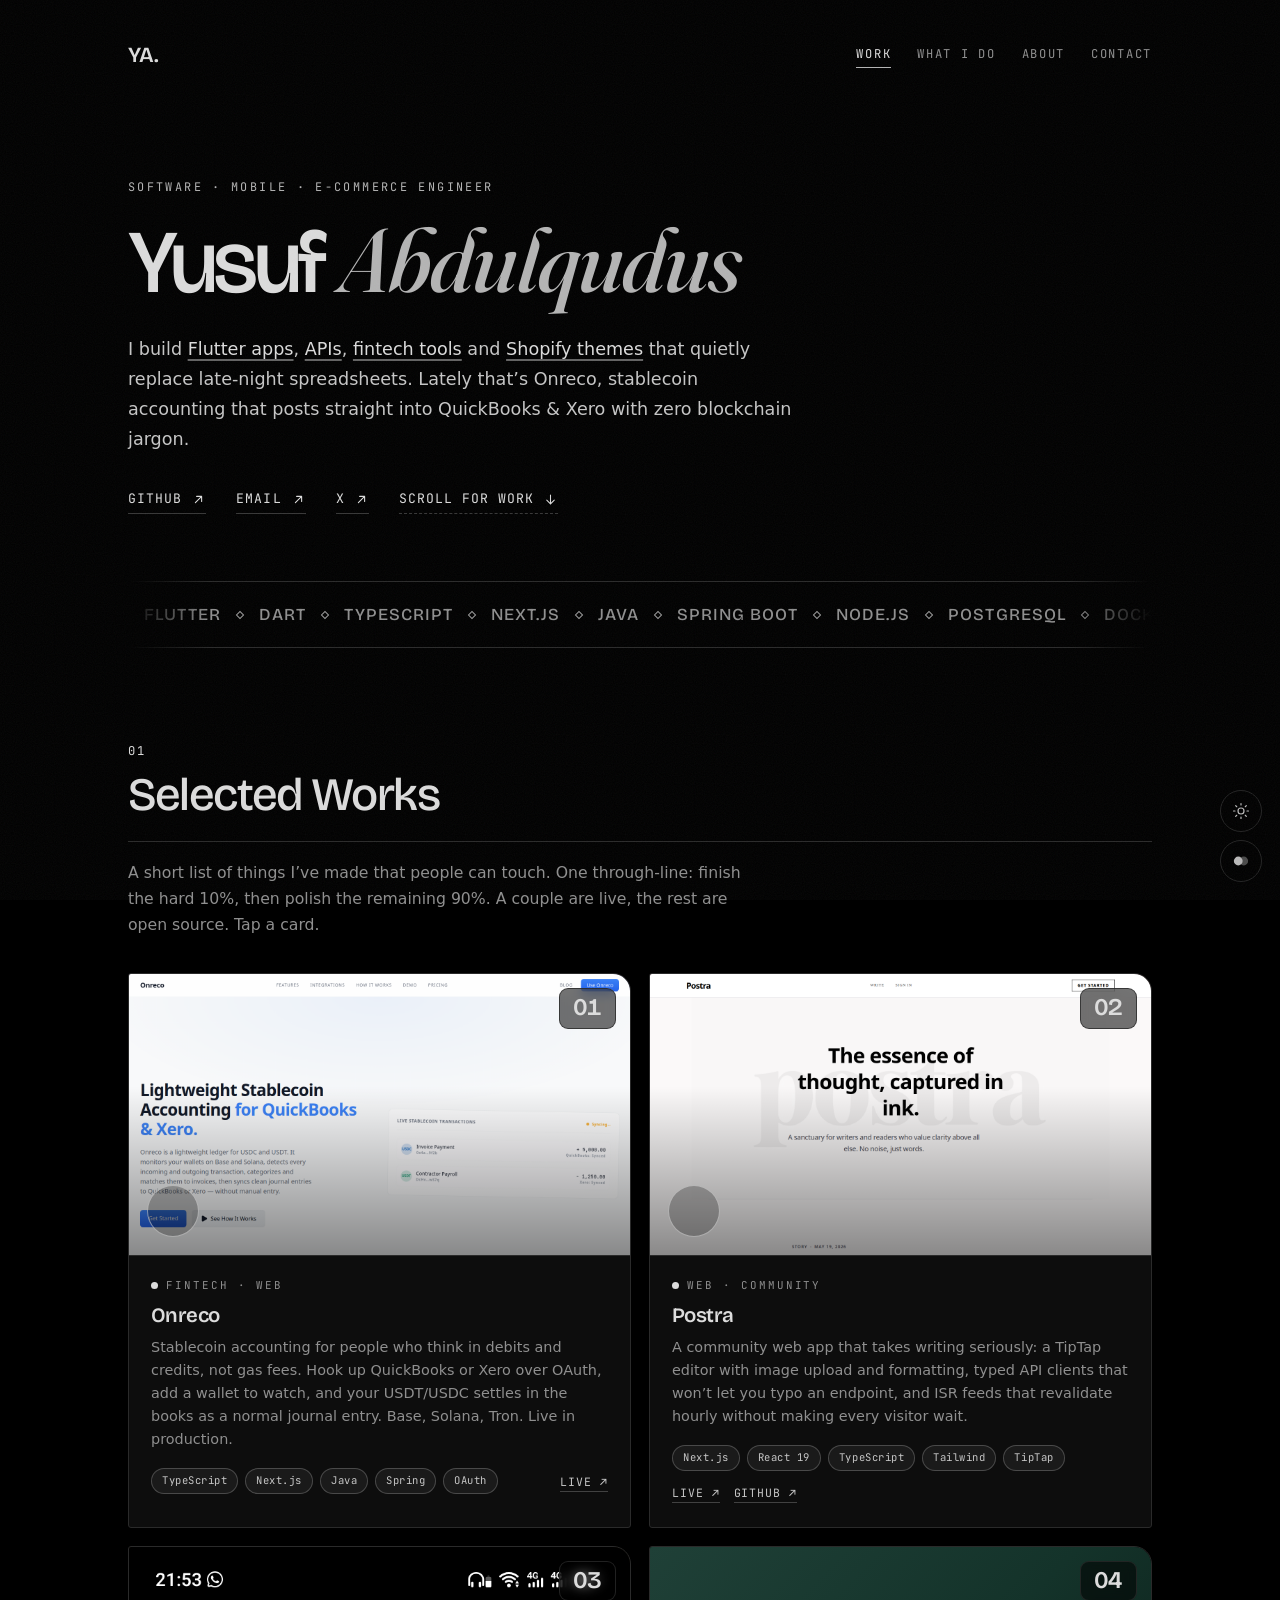
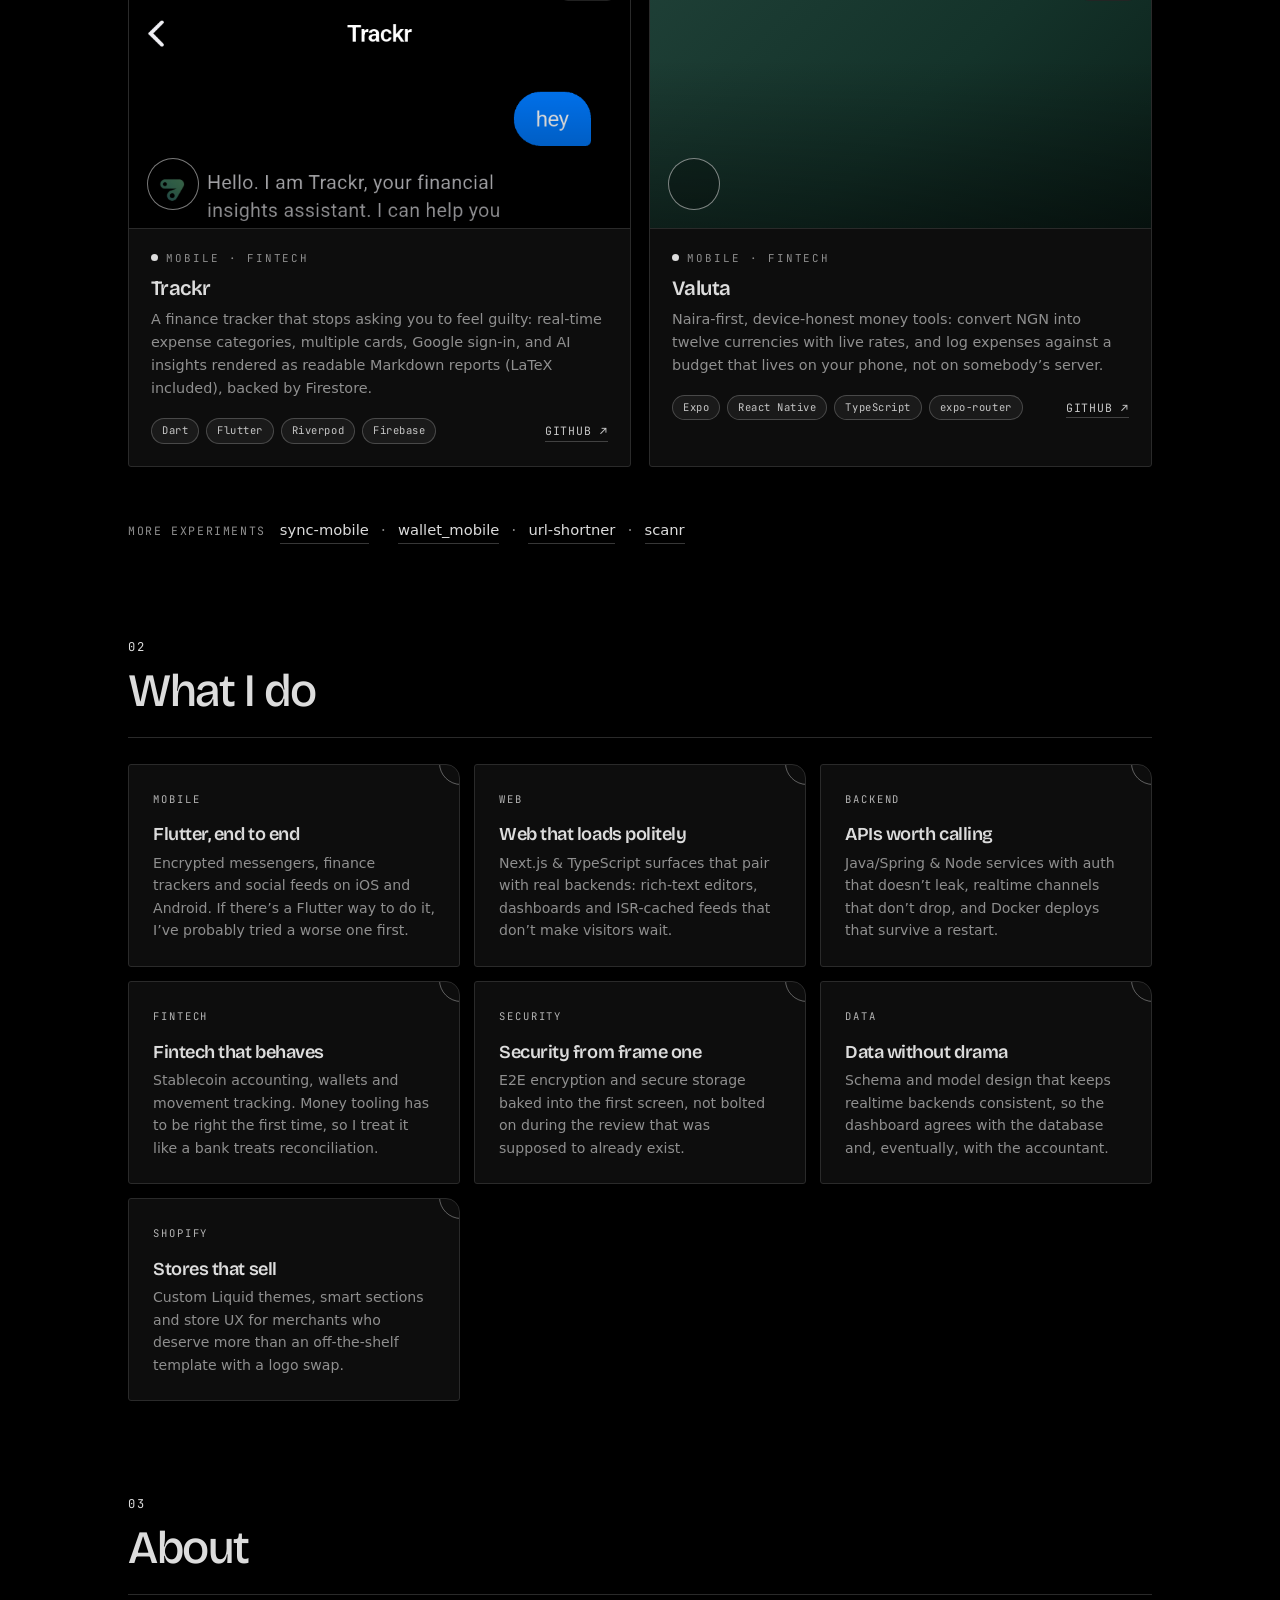
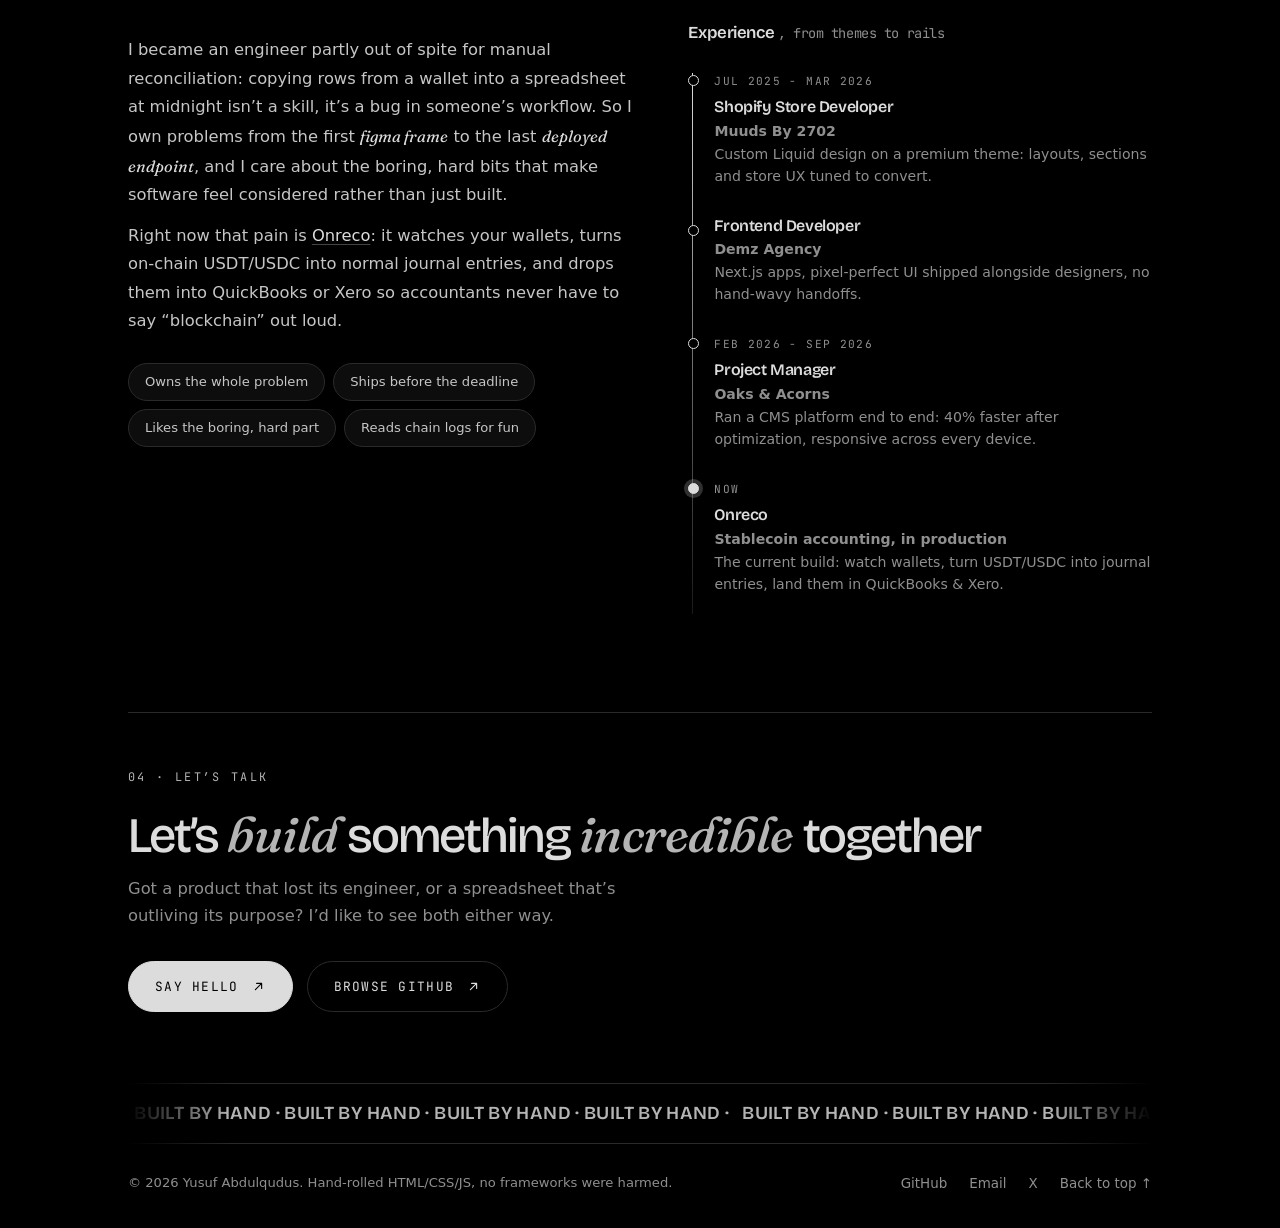
==== index.html @ d3c75c2c "Build portfolio site: Yusuf Abdulqudus, software mobile & e-commerce engineer" ====
<!DOCTYPE html>
<html lang="en" data-palette="mono" data-theme="dark">
<head>
    <meta charset="UTF-8">
    <meta name="viewport" content="width=device-width, initial-scale=1.0">
    <meta name="description" content="Yusuf Abdulqudus, a software, mobile &amp; e-commerce engineer building Flutter apps, fintech tools, Liquid themes and the APIs behind them.">
    <meta name="theme-color" content="#000000">
    <link rel="canonical" href="https://techifydev1.github.io/yusuf-abdulqudus/">
    <meta property="og:type" content="website">
    <meta property="og:site_name" content="Yusuf Abdulqudus">
    <meta property="og:title" content="Yusuf Abdulqudus | Software, Mobile &amp; E-commerce Engineer">
    <meta property="og:description" content="Software, mobile &amp; e-commerce engineer building Flutter apps, fintech tools, Liquid themes and the APIs behind them.">
    <meta property="og:url" content="https://techifydev1.github.io/yusuf-abdulqudus/">
    <meta property="og:image" content="assets/images/og-image.png">
    <meta property="og:image:width" content="1200">
    <meta property="og:image:height" content="630">
    <meta property="og:image:alt" content="Yusuf Abdulqudus, Software, Mobile &amp; E-commerce Engineer">
    <meta name="twitter:card" content="summary_large_image">
    <meta name="twitter:site" content="@techifydevx">
    <meta name="twitter:title" content="Yusuf Abdulqudus | Software, Mobile &amp; E-commerce Engineer">
    <meta name="twitter:description" content="Software, mobile &amp; e-commerce engineer building Flutter apps, fintech tools, Liquid themes and the APIs behind them.">
    <meta name="twitter:image" content="assets/images/og-image.png">
    <title>Yusuf Abdulqudus | Software, Mobile &amp; E-commerce Engineer</title>

    <link rel="icon" type="image/svg+xml" href="assets/favicon.svg">

    <link rel="preconnect" href="https://fonts.googleapis.com">
    <link rel="preconnect" href="https://fonts.gstatic.com" crossorigin>
    <link rel="preconnect" href="https://api.fontshare.com" crossorigin>
    <link href="https://fonts.googleapis.com/css2?family=Bricolage+Grotesque:opsz,wdth,wght@12..96,75..100,400..700&family=Fraunces:ital,opsz,wght@1,9..144,400;1,9..144,500;1,9..144,600&family=JetBrains+Mono:wght@400;500;600&display=swap" rel="stylesheet">
    <link href="https://api.fontshare.com/v2/css?f[]=switzer@400,500,600&display=swap" rel="stylesheet">

    <link rel="stylesheet" href="css/main.css">
</head>
<body>

    <div class="progress" id="progress" aria-hidden="true"></div>
    <div class="grain" aria-hidden="true"></div>

    <div class="wrap">

        <header class="site-nav reveal">
            <a class="brand" href="#top" aria-label="Back to top">
                YA<span class="brand-dot">.</span>
            </a>
            <nav class="nav-links" aria-label="Primary">
                <a href="#work">Work</a>
                <a href="#skills">What I do</a>
                <a href="#about">About</a>
                <a href="#contact">Contact</a>
            </nav>
        </header>

        <main>

            <!-- Hero -->
            <section class="hero" id="top">
                <p class="eyebrow reveal">Software · Mobile · E-commerce Engineer</p>
                <h1 class="hero-title reveal" style="--reveal-delay:.06s">
                    Yusuf <span class="serif">Abdulqudus</span>
                </h1>
                <p class="lede reveal" style="--reveal-delay:.12s">
                    I build <em>Flutter apps</em>, <em>APIs</em>, <em>fintech tools</em>
                    and <em>Shopify themes</em> that quietly replace late-night spreadsheets.
                    Lately that’s Onreco, stablecoin accounting that posts straight into
                    QuickBooks &amp; Xero with zero blockchain jargon.
                </p>
                <div class="hero-links reveal" style="--reveal-delay:.18s">
                    <a class="text-link" href="https://github.com/techifydev1" target="_blank" rel="noopener">
                        <span class="link-label">GitHub</span>
                        <svg viewBox="0 0 24 24" aria-hidden="true"><path d="M7 17L17 7M9 7h8v8"/></svg>
                    </a>
                    <a class="text-link" href="mailto:" data-mailto>
                        <span class="link-label">Email</span>
                        <svg viewBox="0 0 24 24" aria-hidden="true"><path d="M7 17L17 7M9 7h8v8"/></svg>
                    </a>
                    <a class="text-link" href="https://x.com/techifydevx" target="_blank" rel="noopener">
                        <span class="link-label">X</span>
                        <svg viewBox="0 0 24 24" aria-hidden="true"><path d="M7 17L17 7M9 7h8v8"/></svg>
                    </a>
                    <a class="text-link" href="#work">
                        <span class="link-label">Scroll for work</span>
                        <svg viewBox="0 0 24 24" aria-hidden="true"><path d="M12 5v14M6 13l6 6 6-6"/></svg>
                    </a>
                </div>
            </section>

            <!-- Tool marquee -->
            <div class="marquee" aria-hidden="true">
                <div class="marquee-track" id="marqueeTrack">
                    <span>Flutter</span><i></i><span>Dart</span><i></i><span>TypeScript</span><i></i>
                    <span>Next.js</span><i></i><span>Java</span><i></i><span>Spring Boot</span><i></i>
                    <span>Node.js</span><i></i><span>PostgreSQL</span><i></i><span>Docker</span><i></i>
                    <span>React Native</span><i></i><span>Swift</span><i></i><span>Kotlin</span><i></i>
                    <span>Shopify</span><i></i><span>Liquid</span><i></i>
                </div>
            </div>

            <!-- Selected works -->
            <section class="section" id="work">
                <span class="section-head reveal">
                    <span class="index">01</span>
                    <h2>Selected Works</h2>
                </span>
                <p class="section-intro reveal">
                    A short list of things I’ve made that people can touch. One through-line:
                    finish the hard 10%, then polish the remaining 90%. A couple are live,
                    the rest are open source. Tap a card.
                </p>
                <div class="work-grid" id="workGrid">
                    <noscript>
                        <p class="muted">Enable JavaScript to load the project cards, or browse the
                        <a href="https://github.com/techifydev1" target="_blank" rel="noopener">GitHub profile</a>.</p>
                    </noscript>
                </div>
                <div class="more-row reveal">
                    <span class="more-label">More experiments</span>
                    <ul class="more-list" id="moreList"></ul>
                </div>
            </section>

            <!-- What I do -->
            <section class="section" id="skills">
                <span class="section-head reveal">
                    <span class="index">02</span>
                    <h2>What I do</h2>
                </span>
                <div class="skill-grid">
                    <article class="card card--plain reveal">
                        <span class="card-tag">Mobile</span>
                        <h3>Flutter, end to end</h3>
                        <p>Encrypted messengers, finance trackers and social feeds on iOS and Android. If there’s a Flutter way to do it, I’ve probably tried a worse one first.</p>
                    </article>
                    <article class="card card--plain reveal" style="--reveal-delay:.05s">
                        <span class="card-tag">Web</span>
                        <h3>Web that loads politely</h3>
                        <p>Next.js &amp; TypeScript surfaces that pair with real backends: rich-text editors, dashboards and ISR-cached feeds that don’t make visitors wait.</p>
                    </article>
                    <article class="card card--plain reveal" style="--reveal-delay:.1s">
                        <span class="card-tag">Backend</span>
                        <h3>APIs worth calling</h3>
                        <p>Java/Spring &amp; Node services with auth that doesn’t leak, realtime channels that don’t drop, and Docker deploys that survive a restart.</p>
                    </article>
                    <article class="card card--plain reveal">
                        <span class="card-tag">Fintech</span>
                        <h3>Fintech that behaves</h3>
                        <p>Stablecoin accounting, wallets and movement tracking. Money tooling has to be right the first time, so I treat it like a bank treats reconciliation.</p>
                    </article>
                    <article class="card card--plain reveal" style="--reveal-delay:.05s">
                        <span class="card-tag">Security</span>
                        <h3>Security from frame one</h3>
                        <p>E2E encryption and secure storage baked into the first screen, not bolted on during the review that was supposed to already exist.</p>
                    </article>
                    <article class="card card--plain reveal" style="--reveal-delay:.1s">
                        <span class="card-tag">Data</span>
                        <h3>Data without drama</h3>
                        <p>Schema and model design that keeps realtime backends consistent, so the dashboard agrees with the database and, eventually, with the accountant.</p>
                    </article>
                    <article class="card card--plain reveal">
                        <span class="card-tag">Shopify</span>
                        <h3>Stores that sell</h3>
                        <p>Custom Liquid themes, smart sections and store UX for merchants who deserve more than an off-the-shelf template with a logo swap.</p>
                    </article>
                </div>
            </section>

            <!-- About + timeline -->
            <section class="section" id="about">
                <span class="section-head reveal">
                    <span class="index">03</span>
                    <h2>About</h2>
                </span>

                <div class="about-grid">
                    <div class="about-copy">
                        <p class="reveal">
                            I became an engineer partly out of spite for manual reconciliation:
                            copying rows from a wallet into a spreadsheet at midnight isn’t a
                            skill, it’s a bug in someone’s workflow. So I own problems from the
                            first <em>figma frame</em> to the last <em>deployed endpoint</em>,
                            and I care about the boring, hard bits that make software feel
                            considered rather than just built.
                        </p>
                        <p class="reveal" style="--reveal-delay:.06s">
                            Right now that pain is <a href="https://www.onreco.xyz" target="_blank" rel="noopener">Onreco</a>:
                            it watches your wallets, turns on-chain USDT/USDC into normal journal
                            entries, and drops them into QuickBooks or Xero so accountants never
                            have to say “blockchain” out loud.
                        </p>
                        <div class="trait-row reveal" style="--reveal-delay:.12s" aria-label="Traits">
                            <span>Owns the whole problem</span>
                            <span>Ships before the deadline</span>
                            <span>Likes the boring, hard part</span>
                            <span>Reads chain logs for fun</span>
                        </div>
                    </div>

                    <div class="timeline reveal" style="--reveal-delay:.08s">
                        <h3 class="timeline-title">Experience <span class="muted">, from themes to rails</span></h3>
                        <ol class="cv-timeline" id="timeline">
                            <li class="cv-entry">
                                <span class="date">Jul 2025 - Mar 2026</span>
                                <h4>Shopify Store Developer</h4>
                                <p class="cv-where">Muuds By 2702</p>
                                <p>Custom Liquid design on a premium theme: layouts, sections and store UX tuned to convert.</p>
                            </li>
                            <li class="cv-entry">
                                <h4>Frontend Developer</h4>
                                <p class="cv-where">Demz Agency</p>
                                <p>Next.js apps, pixel-perfect UI shipped alongside designers, no hand-wavy handoffs.</p>
                            </li>
                            <li class="cv-entry">
                                <span class="date">Feb 2026 - Sep 2026</span>
                                <h4>Project Manager</h4>
                                <p class="cv-where">Oaks &amp; Acorns</p>
                                <p>Ran a CMS platform end to end: 40% faster after optimization, responsive across every device.</p>
                            </li>
                            <li class="cv-entry cv-entry--now">
                                <span class="date">Now</span>
                                <h4>Onreco</h4>
                                <p class="cv-where">Stablecoin accounting, in production</p>
                                <p>The current build: watch wallets, turn USDT/USDC into journal entries, land them in QuickBooks &amp; Xero.</p>
                            </li>
                        </ol>
                    </div>
                </div>
            </section>

            <!-- Contact -->
            <section class="section section--closing" id="contact">
                <p class="eyebrow reveal">04 · Let’s talk</p>
                <h2 class="closing-title reveal">
                    Let’s <em class="serif">build</em> something <em class="serif">incredible</em> together
                </h2>
                <p class="closing-sub reveal" style="--reveal-delay:.06s">
                    Got a product that lost its engineer, or a spreadsheet that’s outliving
                    its purpose? I’d like to see both either way.
                </p>
                <div class="cta-row reveal" style="--reveal-delay:.12s">
                    <a class="btn" href="mailto:" data-mailto>
                        <span class="btn-label">Say hello</span>
                        <svg viewBox="0 0 24 24" aria-hidden="true"><path d="M7 17L17 7M9 7h8v8"/></svg>
                    </a>
                    <a class="btn btn--ghost" href="https://github.com/techifydev1" target="_blank" rel="noopener">
                        <span class="btn-label">Browse GitHub</span>
                        <svg viewBox="0 0 24 24" aria-hidden="true"><path d="M7 17L17 7M9 7h8v8"/></svg>
                    </a>
                </div>
            </section>

        </main>

        <footer class="footer">
            <div class="footer-marquee" aria-hidden="true">
                <div class="footer-marquee-track">
                    <span>Built by hand · Built by hand · Built by hand · Built by hand ·</span>
                    <span>Built by hand · Built by hand · Built by hand · Built by hand ·</span>
                </div>
            </div>
            <div class="footer-row">
                <p class="footer-meta">
                    © <span id="year">2026</span> Yusuf Abdulqudus. Hand-rolled HTML/CSS/JS, no frameworks were harmed.
                </p>
                <ul class="footer-links">
                    <li><a href="https://github.com/techifydev1" target="_blank" rel="noopener">GitHub</a></li>
                    <li><a href="mailto:" data-mailto>Email</a></li>
                    <li><a href="https://x.com/techifydevx" target="_blank" rel="noopener">X</a></li>
                    <li><a href="#top">Back to top ↑</a></li>
                </ul>
            </div>
        </footer>

    </div>

    <!-- Floating controls -->
    <button class="toggle palette-toggle" id="paletteToggle" aria-label="Switch palette" title="Switch palette">
        <svg viewBox="0 0 40 40" aria-hidden="true">
            <circle class="swatch-a" cx="15" cy="20" r="8"/>
            <circle class="swatch-b" cx="25" cy="20" r="8"/>
        </svg>
    </button>
    <button class="toggle theme-toggle" id="themeToggle" aria-label="Toggle light / dark mode" title="Toggle light / dark mode">
        <svg class="icon-sun" viewBox="0 0 24 24" aria-hidden="true"><circle cx="12" cy="12" r="4"/><path d="M12 2v2M12 20v2M4.9 4.9l1.4 1.4M17.7 17.7l1.4 1.4M2 12h2M20 12h2M4.9 19.1l1.4-1.4M17.7 6.3l1.4-1.4"/></svg>
        <svg class="icon-moon" viewBox="0 0 24 24" aria-hidden="true"><path d="M21 12.8A9 9 0 1 1 11.2 3a7 7 0 0 0 9.8 9.8z"/></svg>
    </button>
    <button class="toggle to-top" id="toTop" aria-label="Back to top" title="Back to top">
        <svg viewBox="0 0 24 24" aria-hidden="true"><path d="M12 19V5M6 11l6-6 6 6"/></svg>
    </button>

    <script src="js/data/projects.js"></script>
    <script src="js/main.js"></script>
</body>
</html>
---- css/main.css ----
/* ============ Fonts ============ */
:root {
    --font-display: "Bricolage Grotesque", "Switzer", system-ui, sans-serif;
    --font-sans: "Switzer", "Inter", system-ui, -apple-system, sans-serif;
    --font-serif: "Fraunces", Georgia, serif;
    --font-mono: "JetBrains Mono", ui-monospace, SFMono-Regular, Menlo, monospace;
}

/* ============ Tokens: mono · dark (default) ============ */
:root {
    color-scheme: dark;
    --background: #000000;
    --surface: #0d0d0d;
    --surface-raised: #171717;
    --border: #2a2a2a;
    --text: #dcdcdc;
    --ink-2: #c6c6c6;
    --muted: #8f8f8f;
    --accent: #dcdcdc;
    --accent-2: #b4b4b4;
    --ghost: #1a1a1a;
    --body-image: none;
    --body-size: auto;
    --h1-glow: none;
    --card-cover-tint: #111;
}

/* ============ Tokens: mono · light ============ */
:root[data-theme="light"] {
    color-scheme: light;
    --background: #ffffff;
    --surface: #fafafa;
    --surface-raised: #f2f2f2;
    --border: #e2e2e2;
    --text: #111111;
    --ink-2: #3d3d3d;
    --muted: #6b6b6b;
    --accent: #111111;
    --accent-2: #4d4d4d;
    --ghost: #f4f4f4;
    --card-cover-tint: #f2f3f5;
}

/* ============ Tokens: terra · dark ============ */
:root[data-palette="terra"] {
    color-scheme: dark;
    --background: #0e0b08;
    --surface: #181410;
    --surface-raised: #221b15;
    --border: #4b3b26;
    --text: #ebdcc9;
    --ink-2: #d1bfa8;
    --muted: #a89a84;
    --accent: #8a4638;
    --accent-2: #ac7a66;
    --ghost: #1d1611;
    --h1-glow: 0 1px 22px rgba(235, 220, 201, .07);
    --card-cover-tint: #181410;
}

/* ============ Tokens: terra · light ============ */
:root[data-palette="terra"][data-theme="light"] {
    color-scheme: light;
    --background: #ebdcc9;
    --surface: #dcccb7;
    --surface-raised: #d1b4a1;
    --border: #9a8a76;
    --text: #3a2b17;
    --ink-2: #55452f;
    --muted: #6b5d4c;
    --accent: #8a4638;
    --accent-2: #7d392f;
    --ghost: #ddcab2;
    --card-cover-tint: #dcccb7;
    --body-image:
        linear-gradient(30deg, rgba(75, 59, 38, .07) 1px, transparent 1px),
        linear-gradient(120deg, rgba(75, 59, 38, .07) 1px, transparent 1px);
    --body-size: 52px 90px, 52px 90px;
}

/* ============ Base ============ */
* { box-sizing: border-box; }

html {
    scroll-behavior: smooth;
    scroll-padding-top: 28px;
}

body,
a,
button,
.card,
.work-card {
    transition: background-color .45s ease, color .45s ease, border-color .45s ease, box-shadow .45s ease;
}

body {
    margin: 0;
    min-height: 100vh;
    color: var(--text);
    background-color: var(--background);
    background-image: var(--body-image);
    background-size: var(--body-size);
    font-family: var(--font-sans);
    font-size: 16px;
    line-height: 1.66;
    -webkit-font-smoothing: antialiased;
    text-rendering: optimizeLegibility;
}

::selection { background: color-mix(in srgb, var(--accent) 42%, transparent); color: var(--text); }

h1, h2, h3, h4 {
    font-family: var(--font-display);
    font-weight: 500;
    line-height: 1.12;
    letter-spacing: -.025em;
    margin: 0;
}

h1 { text-shadow: var(--h1-glow); }
strong { color: var(--accent-2); font-weight: 600; }

em.serif, .serif {
    font-family: var(--font-serif);
    font-style: italic;
    font-weight: 500;
    color: var(--accent-2);
    letter-spacing: -.01em;
}

a {
    color: var(--text);
    text-decoration-thickness: 1px;
    text-decoration-color: color-mix(in srgb, var(--text) 30%, transparent);
    text-underline-offset: 3px;
}
a:hover { text-decoration-color: var(--text); }
:root[data-palette="terra"] a { color: var(--accent-2); }
:root[data-palette="terra"] a:hover { color: var(--text); }

p { margin: .75em 0; }
.muted { color: var(--muted); }

::placeholder { color: var(--muted); }

svg { display: block; }

img { max-width: 100%; height: auto; }

/* ============ Layout ============ */
.wrap {
    max-width: 1080px;
    margin: 0 auto;
    padding: 38px 28px 0;
}

/* ============ Nav ============ */
.site-nav {
    display: flex;
    align-items: center;
    justify-content: space-between;
    gap: 20px;
    margin-bottom: 6.5rem;
    color: var(--muted);
    font-family: var(--font-mono);
    font-size: .76rem;
    letter-spacing: .14em;
    text-transform: uppercase;
}

.brand {
    display: inline-flex;
    align-items: baseline;
    font-family: var(--font-display);
    font-size: 1.35rem;
    font-weight: 600;
    letter-spacing: 0;
    color: var(--text);
    text-decoration: none;
}
.brand-dot { color: var(--accent); }

.nav-links { display: flex; flex-wrap: wrap; gap: 8px 26px; }
.nav-links a {
    position: relative;
    padding-bottom: 4px;
    color: inherit;
    text-decoration: none;
}
.nav-links a::after {
    content: "";
    position: absolute;
    bottom: 0;
    left: 0;
    width: 100%;
    height: 1px;
    background: var(--accent-2);
    transform: scaleX(0);
    transform-origin: left;
    transition: transform .25s ease;
}
.nav-links a:hover { color: var(--text); }
.nav-links a:hover::after,
.nav-links a.is-active::after { transform: scaleX(1); }
.nav-links a.is-active { color: var(--text); }

/* ============ Hero ============ */
.hero { max-width: 820px; padding-bottom: 4.2rem; }

.eyebrow {
    margin: 0 0 1.3rem;
    color: var(--accent-2);
    font-family: var(--font-mono);
    font-size: .74rem;
    letter-spacing: .2em;
    text-transform: uppercase;
}

.hero-title {
    margin: 0;
    font-size: clamp(2.75rem, 8.5vw, 5.6rem);
    line-height: .93;
    letter-spacing: -.05em;
    font-weight: 500;
}
.hero-title .serif { font-weight: 500; }

.lede {
    max-width: 42rem;
    margin: 1.9rem 0 2.1rem;
    color: var(--ink-2);
    font-size: 1.1rem;
    line-height: 1.7;
}
.lede em { color: var(--text); font-style: normal; text-decoration-line: underline; text-decoration-color: color-mix(in srgb, var(--accent) 45%, transparent); text-decoration-thickness: 2px; text-underline-offset: 4px; }

.hero-links { display: flex; flex-wrap: wrap; gap: 14px 30px; }

.text-link {
    display: inline-flex;
    align-items: center;
    gap: 9px;
    text-decoration: none;
    font-family: var(--font-mono);
    font-size: .82rem;
    letter-spacing: .08em;
    text-transform: uppercase;
    color: var(--text);
    padding-bottom: 3px;
    border-bottom: 1px solid color-mix(in srgb, var(--text) 25%, transparent);
}
.text-link svg { width: 15px; height: 15px; fill: none; stroke: currentColor; stroke-width: 1.7; stroke-linecap: round; stroke-linejoin: round; transition: transform .25s ease; }
.text-link:last-child { border-bottom-style: dashed; }
.text-link:hover { color: var(--accent-2); border-bottom-color: var(--accent); }
.text-link:hover svg { transform: translate(2px, -2px); }

/* ============ Marquee ============ */
.marquee {
    position: relative;
    overflow: hidden;
    padding: 1.15rem 0;
    margin-bottom: 1rem;
    border-top: 1px solid var(--border);
    border-bottom: 1px solid var(--border);
    -webkit-mask-image: linear-gradient(90deg, transparent, #000 8%, #000 92%, transparent);
    mask-image: linear-gradient(90deg, transparent, #000 8%, #000 92%, transparent);
    user-select: none;
}
.marquee-track {
    display: flex;
    align-items: center;
    gap: 0;
    width: max-content;
    white-space: nowrap;
    animation: marquee 40s linear infinite;
}
.marquee:hover .marquee-track { animation-play-state: paused; }
.marquee-track span {
    font-family: var(--font-display);
    font-size: 1.05rem;
    font-weight: 500;
    letter-spacing: .06em;
    text-transform: uppercase;
    color: var(--muted);
    padding: 0 1rem;
}
.marquee-track i {
    width: 6px;
    height: 6px;
    border: 1px solid var(--accent);
    transform: rotate(45deg);
    opacity: .7;
    flex: none;
}

@keyframes marquee {
    to { transform: translateX(-50%); }
}

/* ============ Sections ============ */
.section { margin-top: 5.8rem; }

.section-head {
    display: block;
    padding-bottom: 1.2rem;
    border-bottom: 1px solid var(--border);
}
.section-head .index {
    display: block;
    margin-bottom: .55rem;
    color: var(--accent);
    font-family: var(--font-mono);
    font-size: .76rem;
    letter-spacing: .16em;
}
.section-head h2 { font-size: clamp(1.9rem, 4.5vw, 2.9rem); letter-spacing: -.03em; }

.section-intro {
    max-width: 40rem;
    margin: 1.15rem 0 2.2rem;
    color: var(--muted);
    font-size: .98rem;
}

/* ============ Work grid ============ */
.work-grid {
    display: grid;
    grid-template-columns: repeat(2, minmax(0, 1fr));
    gap: 18px;
}

.work-card {
    display: flex;
    flex-direction: column;
    overflow: hidden;
    text-decoration: none;
    border: 1px solid var(--border);
    border-radius: 3px 18px 3px 3px;
    background: var(--surface);
    transition: border-color .22s ease, transform .3s ease;
}
.work-card:hover { border-color: var(--accent); transform: translateY(-3px); }
:root[data-palette="terra"] .work-card { color: var(--text); }
:root[data-palette="terra"] .work-card:hover { color: var(--text); }

.work-cover {
    position: relative;
    display: block;
    aspect-ratio: 16 / 9;
    overflow: hidden;
    background-color: var(--card-cover-tint);
    background-image: var(--cover, linear-gradient(135deg, #333, #111));
    border-bottom: 1px solid var(--border);
}
.work-img {
    position: absolute;
    inset: 0;
    width: 100%;
    height: 100%;
    object-fit: cover;
    object-position: top center;
    transition: transform .7s cubic-bezier(.22, 1, .36, 1);
}
.work-card:hover .work-img { transform: scale(1.06); }
.work-cover::after {
    content: "";
    position: absolute;
    inset: 0;
    background: linear-gradient(180deg, transparent 40%, color-mix(in srgb, var(--background) 45%, transparent));
}
.work-index {
    position: absolute;
    top: 14px;
    right: 14px;
    z-index: 2;
    padding: 3px 13px 4px;
    font-family: var(--font-display);
    font-size: clamp(1.15rem, 2.4vw, 1.5rem);
    font-weight: 600;
    font-variant-numeric: tabular-nums;
    line-height: 1.3;
    letter-spacing: -.02em;
    color: var(--text);
    background: color-mix(in srgb, var(--background) 55%, transparent);
    -webkit-backdrop-filter: blur(6px);
    backdrop-filter: blur(6px);
    border: 1px solid color-mix(in srgb, var(--border) 80%, transparent);
    border-radius: 9px;
    transition: transform .3s ease;
}
.work-card:hover .work-index { transform: translateY(-2px); }
.work-orb {
    position: absolute;
    left: 18px;
    bottom: 18px;
    z-index: 2;
    width: 52px;
    height: 52px;
    border: 1.5px solid color-mix(in srgb, var(--text) 55%, transparent);
    border-radius: 50%;
    background: color-mix(in srgb, var(--background) 25%, transparent);
    transition: transform .4s ease;
}
.work-card:hover .work-orb { transform: scale(1.18) rotate(12deg); }

.work-body { display: flex; flex-direction: column; flex: 1; padding: 20px 22px 22px; }
.work-type {
    font-family: var(--font-mono);
    font-size: .68rem;
    letter-spacing: .18em;
    text-transform: uppercase;
    color: var(--muted);
    display: flex;
    align-items: center;
    gap: 8px;
}
.work-type::before {
    content: "";
    width: 7px;
    height: 7px;
    border-radius: 50%;
    background: var(--accent);
    flex: none;
}
.work-title {
    text-decoration: none;
    border-bottom: 1px solid transparent;
    transition: border-color .2s ease, color .2s ease;
}
.work-title:hover { border-bottom-color: var(--accent); }
.work-body h3 { margin: .7rem 0 .45rem; font-size: 1.28rem; font-weight: 600; }
.work-body p { margin: 0; color: var(--muted); font-size: .9rem; line-height: 1.6; }

.work-meta {
    display: flex;
    align-items: flex-end;
    justify-content: space-between;
    gap: 12px;
    flex-wrap: wrap;
    margin-top: 1.1rem;
}
.work-tags { display: flex; flex-wrap: wrap; gap: 7px; }
.pill {
    padding: 3px 10px;
    border: 1px solid color-mix(in srgb, var(--muted) 40%, transparent);
    border-radius: 999px;
    font-family: var(--font-mono);
    font-size: .66rem;
    letter-spacing: .05em;
    color: var(--ink-2);
    background: var(--ghost);
}
.work-links { display: flex; gap: 14px; padding-bottom: 2px; }
.work-links a {
    font-family: var(--font-mono);
    font-size: .72rem;
    letter-spacing: .08em;
    text-transform: uppercase;
    text-decoration: none;
    color: var(--ink-2);
    border-bottom: 1px solid color-mix(in srgb, var(--text) 25%, transparent);
}
.work-links a:hover { color: var(--accent-2); border-bottom-color: var(--accent); }

/* more row */
.more-row { display: flex; align-items: baseline; gap: 14px; flex-wrap: wrap; margin-top: 3.2rem; }
.more-label { color: var(--muted); font-family: var(--font-mono); font-size: .72rem; letter-spacing: .14em; text-transform: uppercase; }
.more-list { display: flex; flex-wrap: wrap; list-style: none; padding: 0; margin: 0; gap: 6px 0; }
.more-list li { display: flex; align-items: center; }
.more-list li:not(:last-child)::after { content: "·"; margin: 0 12px; color: var(--accent); opacity: .6; }
.more-list a { font-size: .92rem; text-decoration: none; border-bottom: 1px solid color-mix(in srgb, var(--text) 25%, transparent); }

/* ============ Skills ============ */
.skill-grid {
    display: grid;
    grid-template-columns: repeat(3, 1fr);
    gap: 14px;
    margin-top: 1.6rem;
}

.card--plain {
    position: relative;
    display: flex;
    flex-direction: column;
    padding: 26px 24px 24px;
    min-height: 190px;
    overflow: hidden;
    border: 1px solid var(--border);
    border-radius: 3px 14px 3px 3px;
    background: var(--surface);
    transition: border-color .2s ease, transform .25s ease;
}
.card--plain:hover { border-color: var(--accent); transform: translateY(-2px); }
.card--plain::before {
    content: "";
    position: absolute;
    top: -24px;
    right: -24px;
    width: 42px;
    height: 42px;
    border: 1px solid var(--accent);
    border-radius: 50%;
    opacity: .4;
    transition: transform .35s ease, opacity .35s ease;
}
.card--plain:hover::before { transform: scale(2); opacity: .9; }

.card-tag {
    font-family: var(--font-mono);
    font-size: .66rem;
    letter-spacing: .18em;
    text-transform: uppercase;
    color: var(--accent-2);
    margin-bottom: 1rem;
}
.card--plain h3 { font-size: 1.14rem; font-weight: 600; }
.card--plain p { margin: .45rem 0 0; color: var(--muted); font-size: .88rem; line-height: 1.6; }

/* ============ About ============ */
.about-grid {
    display: grid;
    grid-template-columns: 1.05fr .95fr;
    gap: 48px;
    margin-top: 1.8rem;
    align-items: start;
}

.about-copy p { font-size: 1.02rem; color: var(--ink-2); line-height: 1.75; }
.about-copy p em {
    font-family: var(--font-serif);
    font-style: italic;
    color: var(--text);
}

.trait-row { display: flex; flex-wrap: wrap; gap: 8px; margin-top: 1.7rem; }
.trait-row span {
    padding: 7px 16px;
    border: 1px solid var(--border);
    border-radius: 999px;
    font-size: .82rem;
    color: var(--ink-2);
    background: var(--surface);
}

/* timeline */
.timeline-title { font-size: 1.05rem; font-weight: 600; margin-bottom: 1.5rem; }
.timeline-title .muted { font-size: .85rem; font-family: var(--font-mono); font-weight: 400; text-transform: lowercase; }

.cv-timeline { position: relative; list-style: none; margin: 0; padding: 0 0 0 26px; }
.cv-timeline::before {
    content: "";
    position: absolute;
    top: 6px;
    bottom: 6px;
    left: 4px;
    width: 1px;
    background: linear-gradient(180deg, var(--accent), color-mix(in srgb, var(--border) 60%, transparent));
}
.cv-entry { position: relative; padding-bottom: 1.5rem; }
.cv-entry::before {
    content: "";
    position: absolute;
    top: .5rem;
    left: -26px;
    width: 9px;
    height: 9px;
    border: 1.5px solid var(--accent);
    border-radius: 50%;
    background: var(--background);
}
.cv-entry .date {
    font-family: var(--font-mono);
    font-size: .7rem;
    letter-spacing: .12em;
    color: var(--muted);
    text-transform: uppercase;
}
.cv-entry h4 { margin: .3rem 0 .25rem; font-size: 1rem; font-weight: 600; }
.cv-where {
    margin: 0 0 .35rem;
    color: var(--accent-2);
    font-size: .86rem;
    font-weight: 600;
}
.cv-entry--now::before { background: var(--accent); box-shadow: 0 0 0 4px color-mix(in srgb, var(--accent) 22%, transparent); }
.cv-entry p { margin: 0; color: var(--muted); font-size: .88rem; line-height: 1.6; }

/* ============ Closing / contact ============ */
.section--closing { padding: 3.4rem 0 3.4rem; border-top: 1px solid var(--border); }

.closing-title {
    font-size: clamp(2rem, 6vw, 3.1rem);
    line-height: 1.08;
    letter-spacing: -.04em;
    font-weight: 500;
}
.closing-sub { max-width: 34rem; color: var(--muted); font-size: 1.02rem; }

.cta-row { display: flex; flex-wrap: wrap; gap: 14px; margin-top: 2rem; }

a.btn {
    display: inline-flex;
    align-items: center;
    gap: 12px;
    padding: 14px 26px;
    border-radius: 999px;
    text-decoration: none;
    font-family: var(--font-mono);
    font-size: .8rem;
    letter-spacing: .1em;
    text-transform: uppercase;
    background: var(--text);
    background-image: none;
    color: var(--background);
    border: 1px solid var(--text);
    white-space: nowrap;
    transition: transform .25s ease, background-color .3s ease, color .3s ease, border-color .3s ease;
}
a.btn:hover {
    transform: translateY(-2px);
    background-color: var(--accent);
    border-color: var(--accent);
    color: var(--background);
    box-shadow: none;
}
a.btn svg { width: 15px; height: 15px; fill: none; stroke: currentColor; stroke-width: 1.8; stroke-linecap: round; stroke-linejoin: round; transition: transform .25s ease; }
a.btn:hover svg { transform: translate(2px, -2px); }

a.btn--ghost { background: transparent; color: var(--text); border-color: var(--border); box-shadow: none; }
a.btn--ghost:hover { color: var(--accent-2); border-color: var(--accent); box-shadow: none; }

/* ============ Footer ============ */
.footer { margin-top: 1rem; }

.footer-marquee {
    overflow: hidden;
    border-top: 1px solid var(--border);
    border-bottom: 1px solid var(--border);
    padding: .9rem 0;
    -webkit-mask-image: linear-gradient(90deg, transparent, #000 10%, #000 90%, transparent);
    mask-image: linear-gradient(90deg, transparent, #000 10%, #000 90%, transparent);
    user-select: none;
}
.footer-marquee-track {
    display: flex;
    width: max-content;
    white-space: nowrap;
    animation: marquee 46s linear infinite;
}
.footer-marquee-track span {
    font-family: var(--font-display);
    font-size: 1.15rem;
    font-weight: 600;
    letter-spacing: .02em;
    text-transform: uppercase;
    color: var(--accent-2);
    padding: 0 .4rem;
    white-space: nowrap;
}

.footer-row {
    display: flex;
    align-items: center;
    justify-content: space-between;
    gap: 18px;
    flex-wrap: wrap;
    padding: 1.6rem 0 2rem;
}
.footer-meta { margin: 0; color: var(--muted); font-size: .82rem; }
.footer-links { display: flex; flex-wrap: wrap; gap: 6px 22px; list-style: none; margin: 0; padding: 0; }
.footer-links a { color: var(--muted); font-size: .84rem; text-decoration: none; border-bottom: 1px solid transparent; }
.footer-links a:hover { color: var(--text); border-bottom-color: var(--accent); }

/* ============ Floating controls ============ */
.toggle {
    position: fixed;
    right: calc(18px + env(safe-area-inset-right, 0px));
    z-index: 80;
    display: grid;
    place-items: center;
    width: 42px;
    height: 42px;
    padding: 0;
    color: var(--text);
    background: color-mix(in srgb, var(--background) 78%, transparent);
    -webkit-backdrop-filter: blur(10px);
    backdrop-filter: blur(10px);
    border: 1px solid var(--border);
    border-radius: 50%;
    cursor: pointer;
    opacity: .85;
    transition: border-color .2s ease, opacity .25s ease, background-color .45s ease, color .45s ease;
}
.toggle:hover { opacity: 1; border-color: var(--accent); }

.palette-toggle { bottom: calc(18px + env(safe-area-inset-bottom, 0px)); }
.theme-toggle { bottom: calc(68px + env(safe-area-inset-bottom, 0px)); }
.to-top {
    bottom: calc(118px + env(safe-area-inset-bottom, 0px));
    z-index: 70;
    visibility: hidden;
    opacity: 0;
    transform: translateY(6px);
}
.to-top.is-shown { visibility: visible; opacity: .85; transform: none; }

.palette-toggle svg { width: 22px; height: 22px; }
.swatch-a { fill: var(--text); transition: fill .45s ease; }
.swatch-b { fill: color-mix(in srgb, var(--text) 40%, transparent); transition: fill .45s ease; }
:root[data-palette="terra"] .swatch-a { fill: var(--accent); }
:root[data-palette="terra"] .swatch-b { fill: var(--text); }

.theme-toggle svg { width: 18px; height: 18px; fill: none; stroke: currentColor; stroke-width: 1.6; stroke-linecap: round; stroke-linejoin: round; }
.theme-toggle .icon-moon { display: none; }
:root[data-theme="light"] .theme-toggle .icon-sun { display: none; }
:root[data-theme="light"] .theme-toggle .icon-moon { display: block; }

.to-top svg { width: 18px; height: 18px; fill: none; stroke: currentColor; stroke-width: 1.6; stroke-linecap: round; stroke-linejoin: round; }

/* ============ Progress + grain ============ */
.progress {
    position: fixed;
    top: 0;
    left: 0;
    z-index: 100;
    width: 0;
    height: 2px;
    background: linear-gradient(90deg, var(--accent), var(--accent-2));
    transition: width .1s linear;
}

.grain {
    position: fixed;
    inset: 0;
    z-index: 90;
    pointer-events: none;
    opacity: .05;
    background-image: url("data:image/svg+xml,%3Csvg xmlns='http://www.w3.org/2000/svg' width='160' height='160'%3E%3Cfilter id='n'%3E%3CfeTurbulence type='fractalNoise' baseFrequency='.9' numOctaves='2'/%3E%3C/filter%3E%3Crect width='100%25' height='100%25' filter='url(%23n)'/%3E%3C/svg%3E");
}
:root[data-theme="light"] .grain { opacity: .07; }

/* Screenshot / OG mode: hide floating UI so the banner stays clean */
.og-shot .toggle, .og-shot .to-top, .og-shot .progress { display: none; }

/* ============ Reveal ============ */
.reveal {
    opacity: 0;
    transform: translateY(16px);
    transition: opacity .65s ease, transform .65s cubic-bezier(.22, 1, .36, 1);
    transition-delay: var(--reveal-delay, 0s);
}
.reveal.is-visible { opacity: 1; transform: none; }

/* ============ Responsive ============ */
@media (max-width: 860px) {
    .site-nav { margin-bottom: 4.5rem; }
    .skill-grid { grid-template-columns: repeat(2, 1fr); }
    .about-grid { grid-template-columns: 1fr; gap: 36px; }
    .work-grid { grid-template-columns: 1fr; }
}

@media (max-width: 620px) {
    .wrap { padding: 26px 18px 0; }
    .site-nav { align-items: flex-start; margin-bottom: 3.5rem; }
    .nav-links { justify-content: flex-end; gap: 6px 16px; }
    .skill-grid { grid-template-columns: 1fr; }
    .hero { padding-bottom: 3.2rem; }
    .lede { font-size: 1rem; }
    .section { margin-top: 4.4rem; }
    .footer-row { flex-direction: column; align-items: flex-start; }
    .cv-timeline { padding-left: 22px; }
    .cv-entry::before { left: -22px; }
}

@media (prefers-reduced-motion: reduce) {
    html { scroll-behavior: auto; }
    .marquee-track, .footer-marquee-track { animation: none; }
    .reveal { opacity: 1; transform: none; transition: none; }
    .work-card:hover, .card--plain:hover, a.btn:hover { transform: none; }
    .reveal { transition: opacity .01s ease; }
}
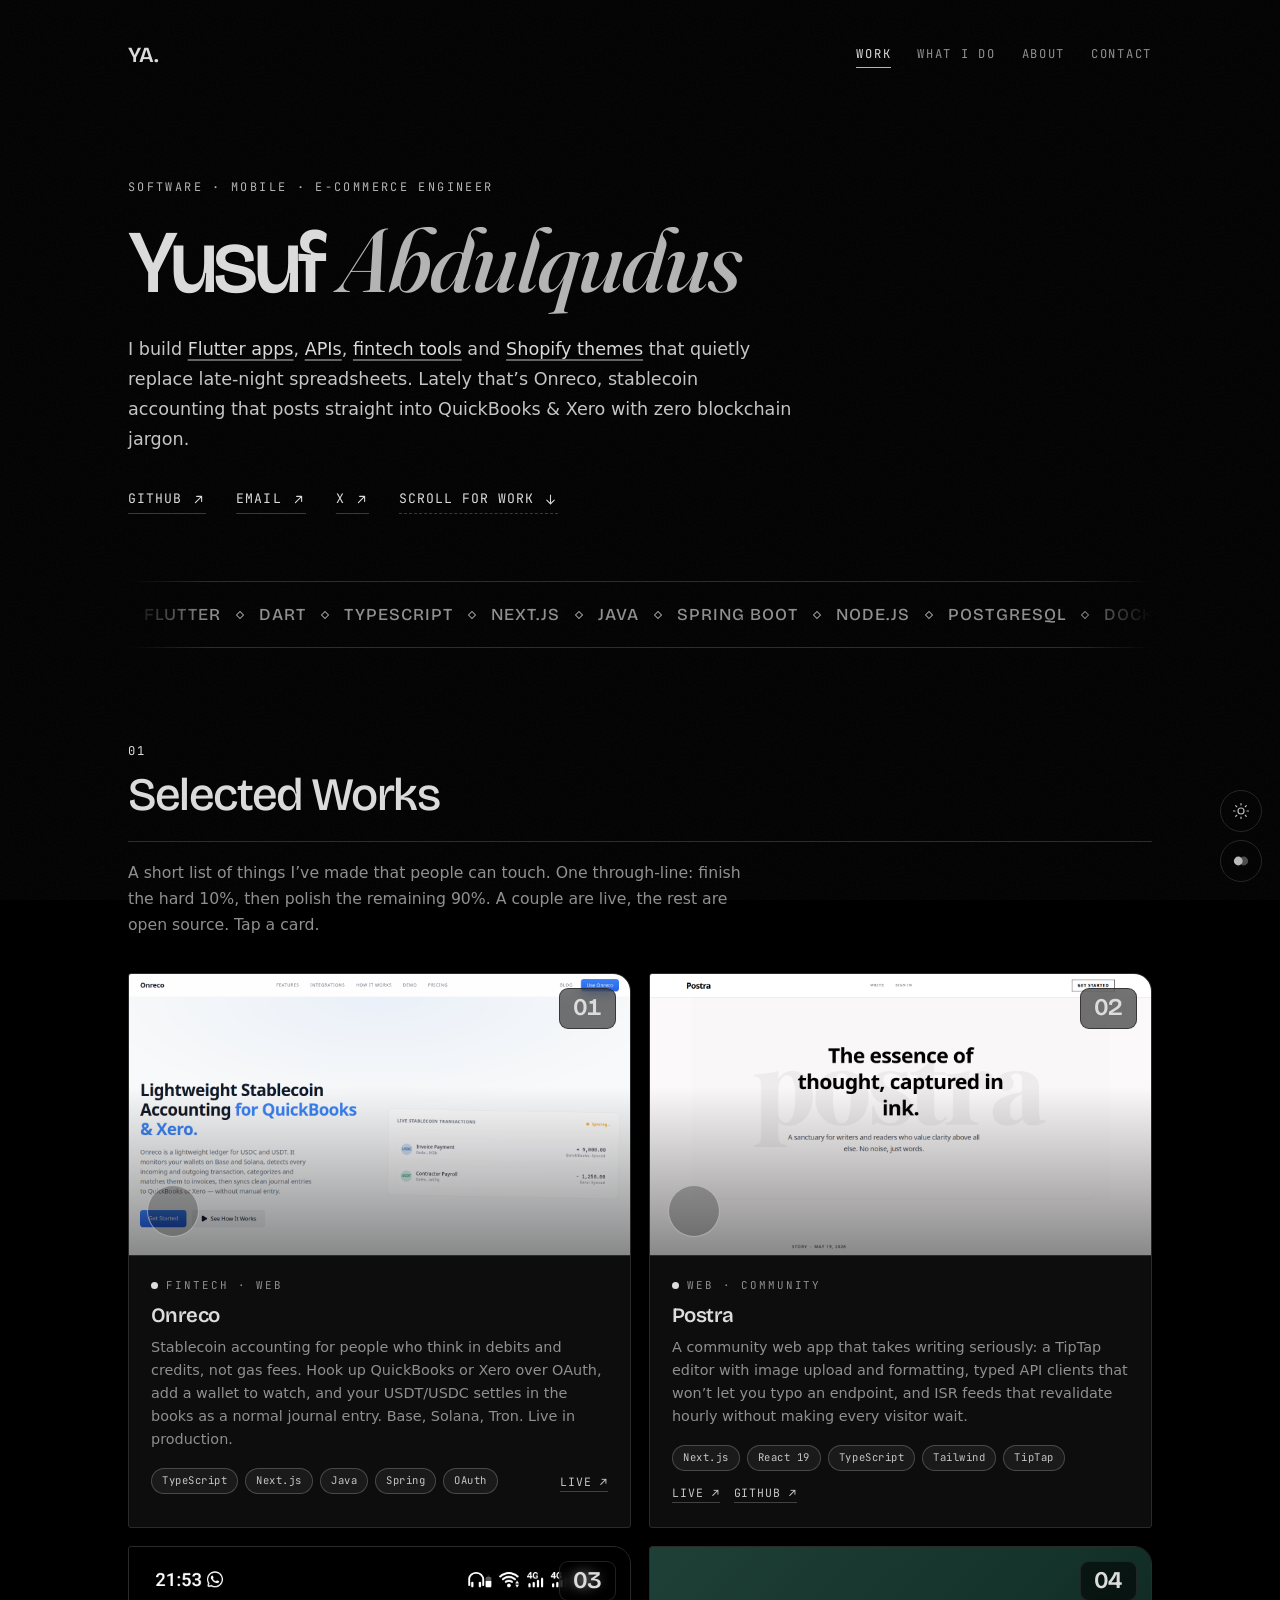
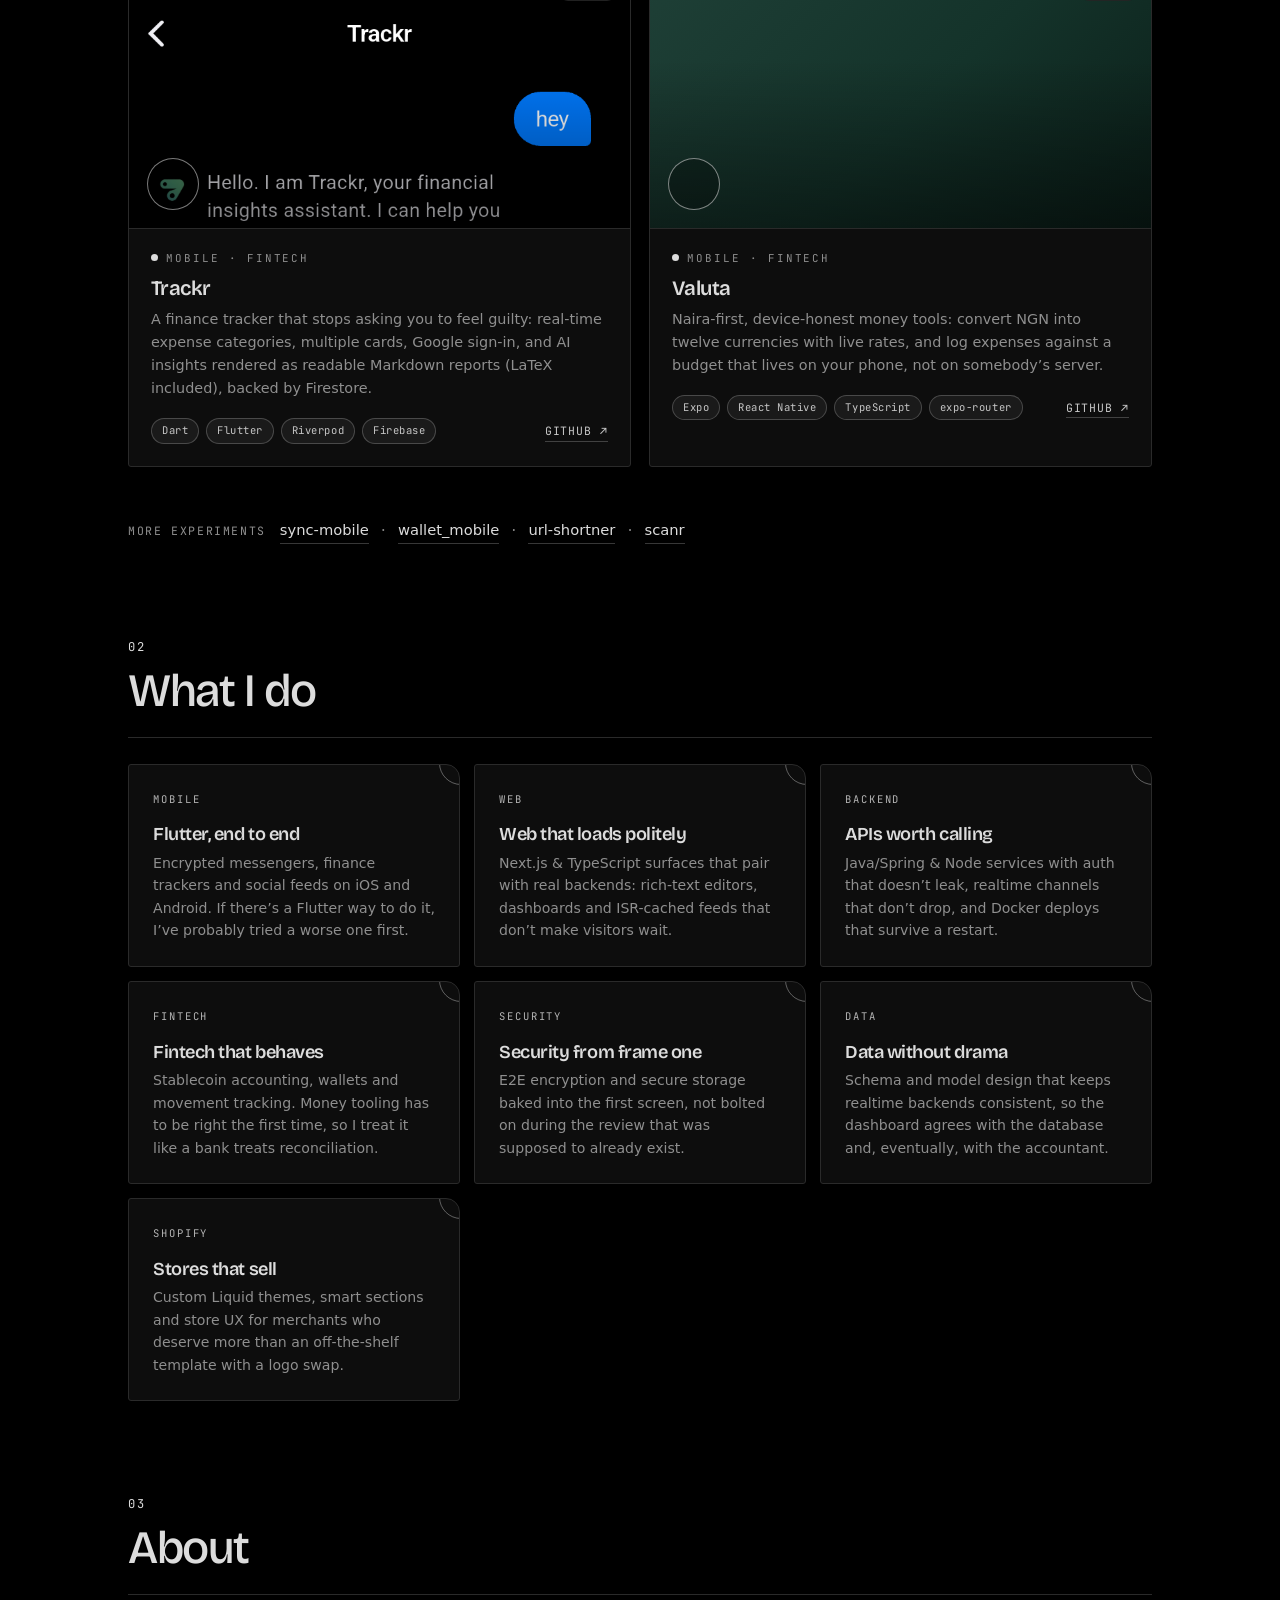
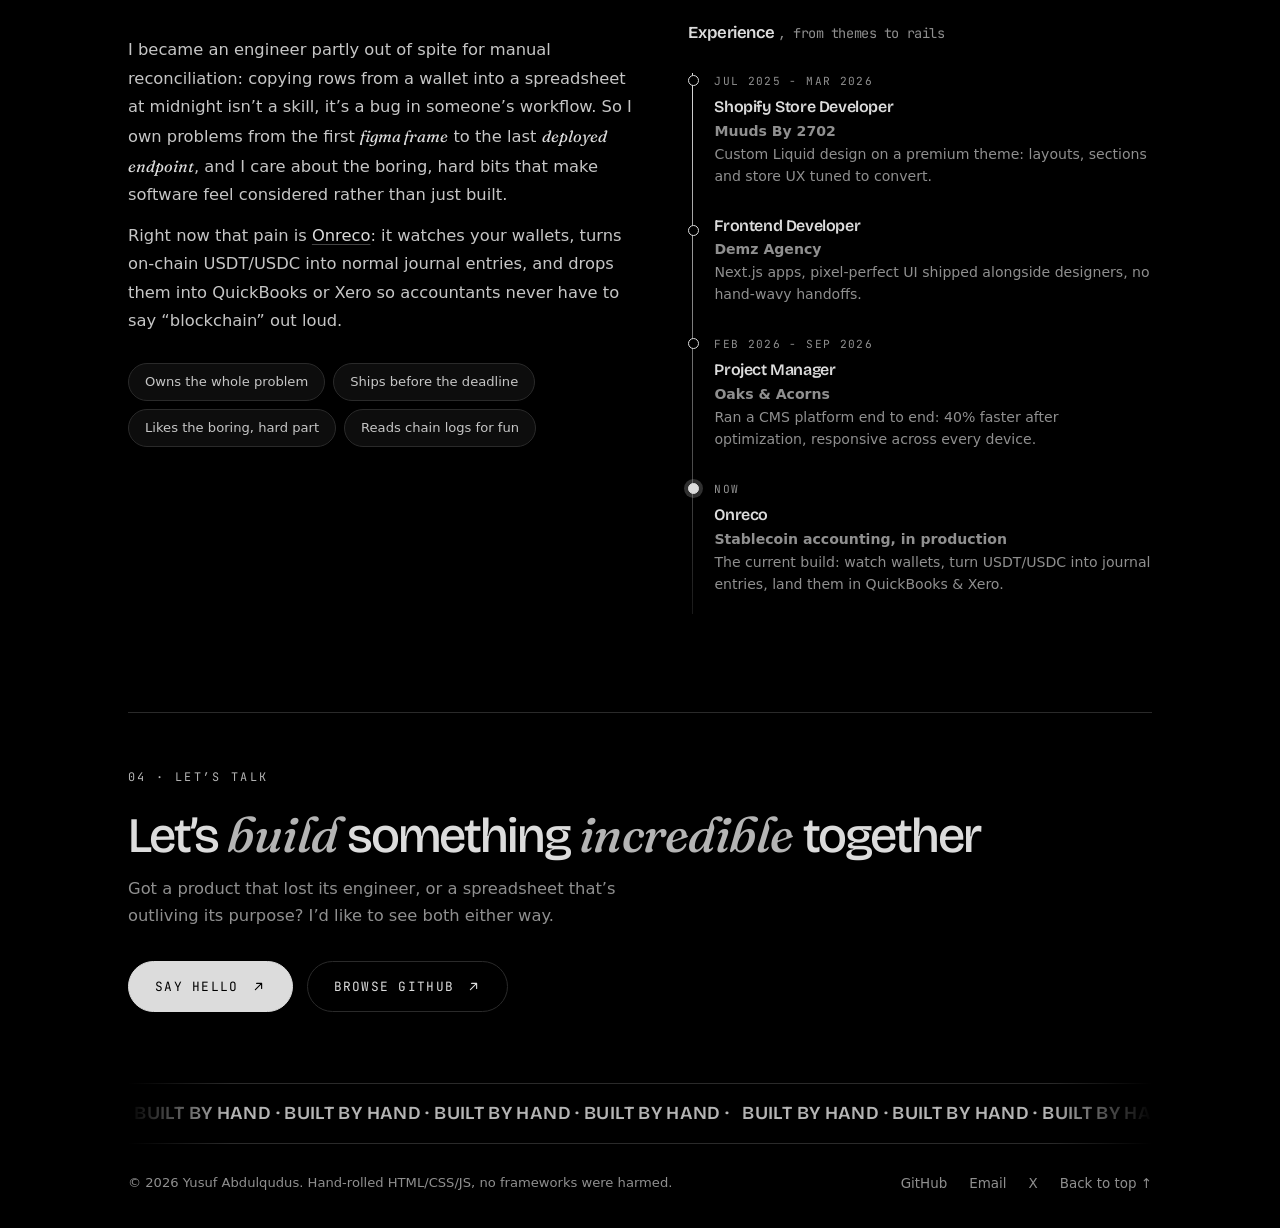
==== commit 67304ba1: "Perf: unblock render on third-party fonts, defer JS, paint hero instantly" ====
--- a/index.html
+++ b/index.html
@@ -11,7 +11,8 @@
     <meta property="og:title" content="Yusuf Abdulqudus | Software, Mobile &amp; E-commerce Engineer">
     <meta property="og:description" content="Software, mobile &amp; e-commerce engineer building Flutter apps, fintech tools, Liquid themes and the APIs behind them.">
     <meta property="og:url" content="https://techifydev1.github.io/yusuf-abdulqudus/">
-    <meta property="og:image" content="assets/images/og-image.png">
+    <meta property="og:image" content="https://techifydev1.github.io/yusuf-abdulqudus/assets/images/og-image.png">
+    <meta property="og:image:secure_url" content="https://techifydev1.github.io/yusuf-abdulqudus/assets/images/og-image.png">
     <meta property="og:image:width" content="1200">
     <meta property="og:image:height" content="630">
     <meta property="og:image:alt" content="Yusuf Abdulqudus, Software, Mobile &amp; E-commerce Engineer">
@@ -19,7 +20,7 @@
     <meta name="twitter:site" content="@techifydevx">
     <meta name="twitter:title" content="Yusuf Abdulqudus | Software, Mobile &amp; E-commerce Engineer">
     <meta name="twitter:description" content="Software, mobile &amp; e-commerce engineer building Flutter apps, fintech tools, Liquid themes and the APIs behind them.">
-    <meta name="twitter:image" content="assets/images/og-image.png">
+    <meta name="twitter:image" content="https://techifydev1.github.io/yusuf-abdulqudus/assets/images/og-image.png">
     <title>Yusuf Abdulqudus | Software, Mobile &amp; E-commerce Engineer</title>
 
     <link rel="icon" type="image/svg+xml" href="assets/favicon.svg">
@@ -27,8 +28,15 @@
     <link rel="preconnect" href="https://fonts.googleapis.com">
     <link rel="preconnect" href="https://fonts.gstatic.com" crossorigin>
     <link rel="preconnect" href="https://api.fontshare.com" crossorigin>
-    <link href="https://fonts.googleapis.com/css2?family=Bricolage+Grotesque:opsz,wdth,wght@12..96,75..100,400..700&family=Fraunces:ital,opsz,wght@1,9..144,400;1,9..144,500;1,9..144,600&family=JetBrains+Mono:wght@400;500;600&display=swap" rel="stylesheet">
-    <link href="https://api.fontshare.com/v2/css?f[]=switzer@400,500,600&display=swap" rel="stylesheet">
+    <link rel="preconnect" href="https://cdn.fontshare.com" crossorigin>
+    <link rel="preload" as="style" href="https://fonts.googleapis.com/css2?family=Bricolage+Grotesque:opsz,wght@12..96,400..700&family=Fraunces:ital,opsz,wght@1,9..144,400;1,9..144,500;1,9..144,600&family=JetBrains+Mono:wght@400;500;600&display=swap">
+    <link rel="stylesheet" href="https://fonts.googleapis.com/css2?family=Bricolage+Grotesque:opsz,wght@12..96,400..700&family=Fraunces:ital,opsz,wght@1,9..144,400;1,9..144,500;1,9..144,600&family=JetBrains+Mono:wght@400;500;600&display=swap" media="print" onload="this.media='all'">
+    <link rel="preload" as="style" href="https://api.fontshare.com/v2/css?f[]=switzer@400,500,600&display=swap">
+    <link rel="stylesheet" href="https://api.fontshare.com/v2/css?f[]=switzer@400,500,600&display=swap" media="print" onload="this.media='all'">
+    <noscript>
+        <link rel="stylesheet" href="https://fonts.googleapis.com/css2?family=Bricolage+Grotesque:opsz,wght@12..96,400..700&family=Fraunces:ital,opsz,wght@1,9..144,400;1,9..144,500;1,9..144,600&family=JetBrains+Mono:wght@400;500;600&display=swap">
+        <link rel="stylesheet" href="https://api.fontshare.com/v2/css?f[]=switzer@400,500,600&display=swap">
+    </noscript>
 
     <link rel="stylesheet" href="css/main.css">
 </head>
@@ -56,7 +64,7 @@
             <!-- Hero -->
             <section class="hero" id="top">
                 <p class="eyebrow reveal">Software · Mobile · E-commerce Engineer</p>
-                <h1 class="hero-title reveal" style="--reveal-delay:.06s">
+                <h1 class="hero-title">
                     Yusuf <span class="serif">Abdulqudus</span>
                 </h1>
                 <p class="lede reveal" style="--reveal-delay:.12s">
@@ -287,7 +295,7 @@
         <svg viewBox="0 0 24 24" aria-hidden="true"><path d="M12 19V5M6 11l6-6 6 6"/></svg>
     </button>
 
-    <script src="js/data/projects.js"></script>
-    <script src="js/main.js"></script>
+    <script src="js/data/projects.js" defer></script>
+    <script src="js/main.js" defer></script>
 </body>
 </html>
--- a/css/main.css
+++ b/css/main.css
@@ -223,6 +223,11 @@
     line-height: .93;
     letter-spacing: -.05em;
     font-weight: 500;
+    animation: hero-rise .8s cubic-bezier(.22, .61, .36, 1) both;
+}
+@keyframes hero-rise {
+    from { transform: translateY(1.6rem); }
+    to { transform: none; }
 }
 .hero-title .serif { font-weight: 500; }
 
@@ -775,7 +780,7 @@
 
 @media (prefers-reduced-motion: reduce) {
     html { scroll-behavior: auto; }
-    .marquee-track, .footer-marquee-track { animation: none; }
+    .marquee-track, .footer-marquee-track, .hero-title { animation: none; }
     .reveal { opacity: 1; transform: none; transition: none; }
     .work-card:hover, .card--plain:hover, a.btn:hover { transform: none; }
     .reveal { transition: opacity .01s ease; }
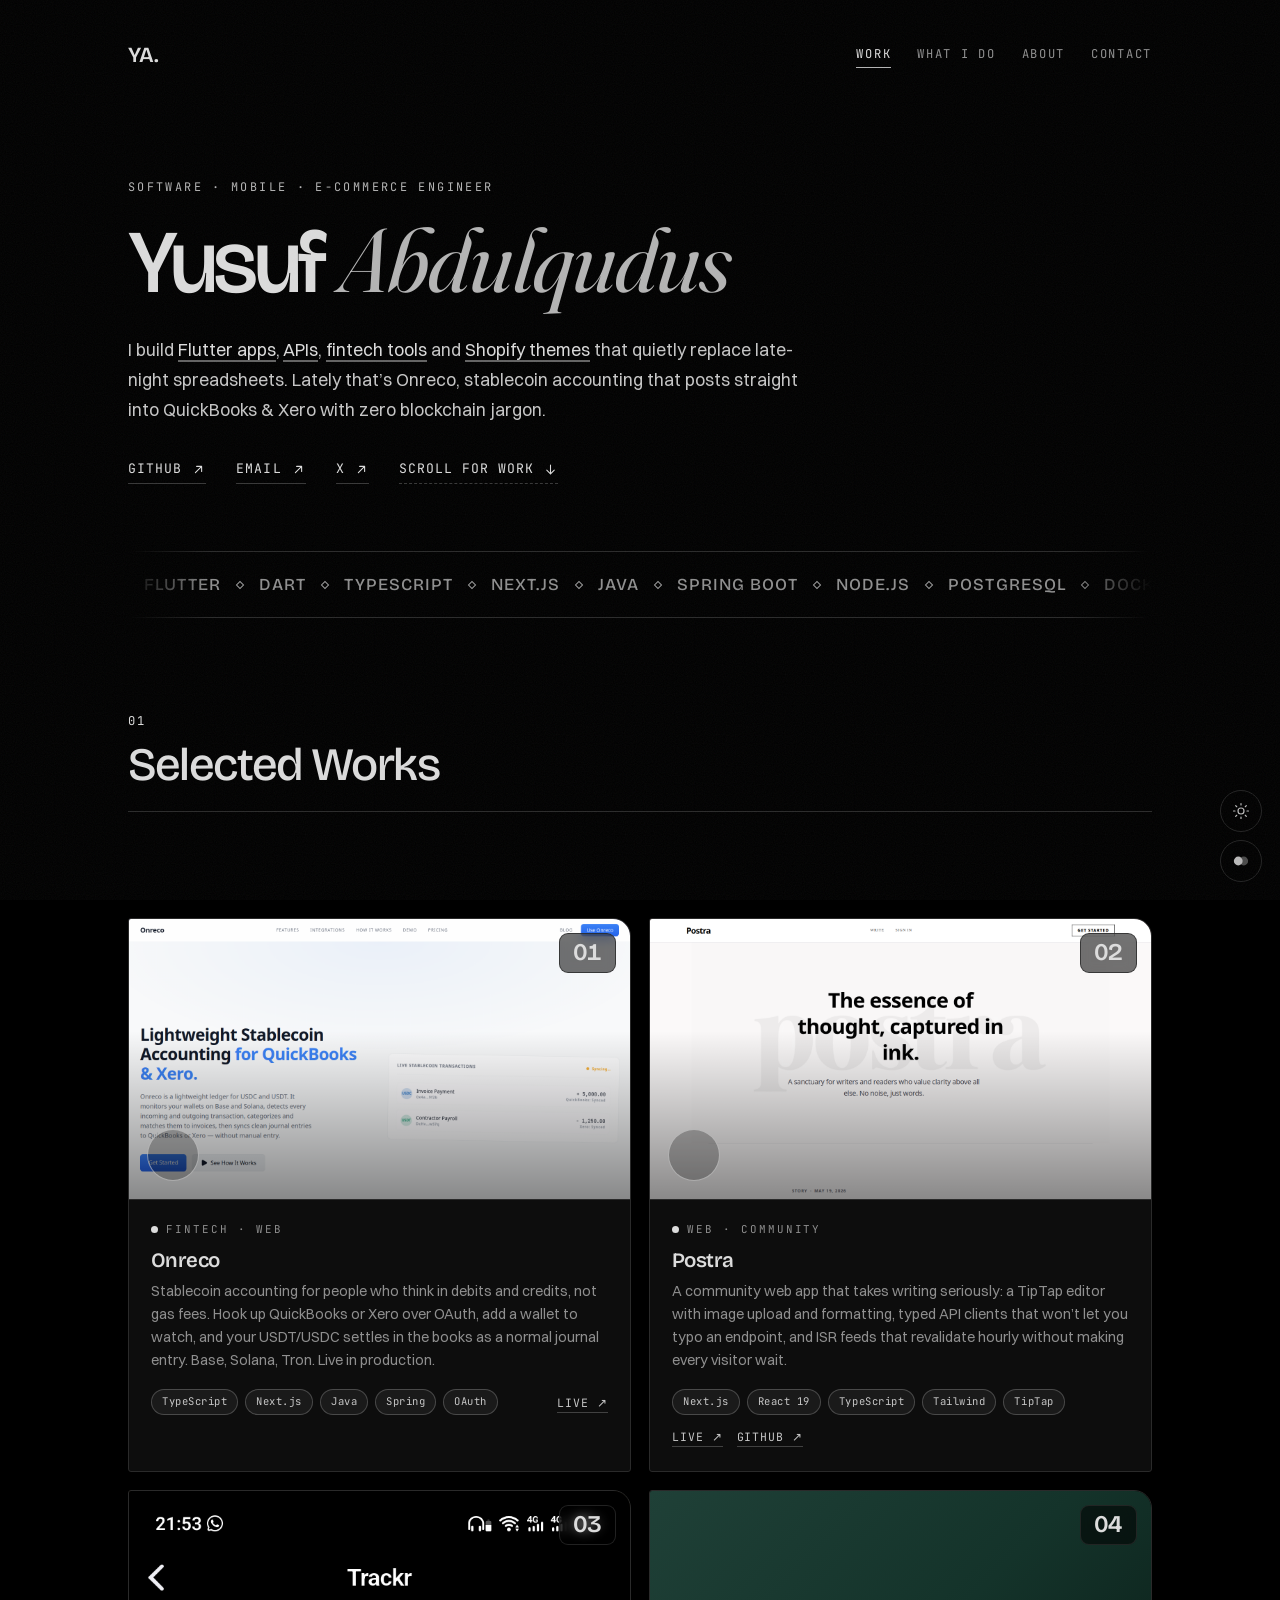
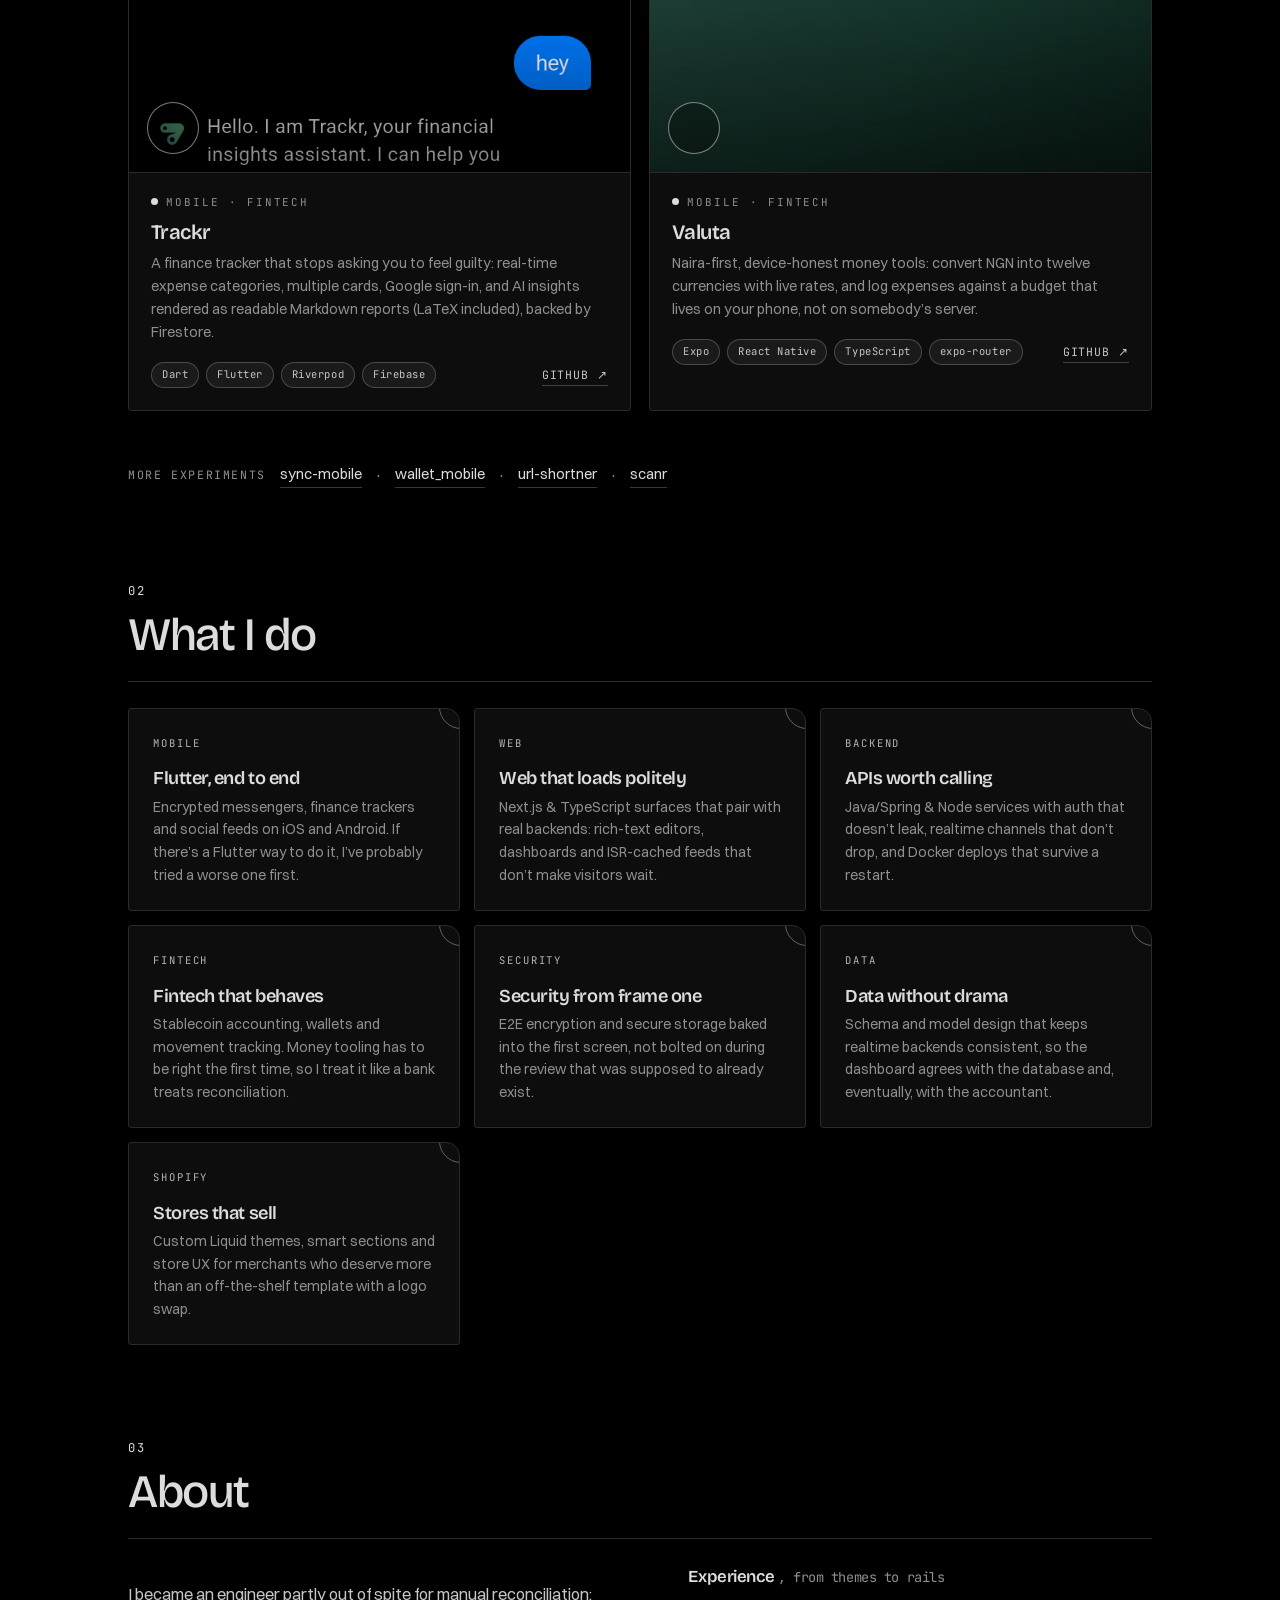
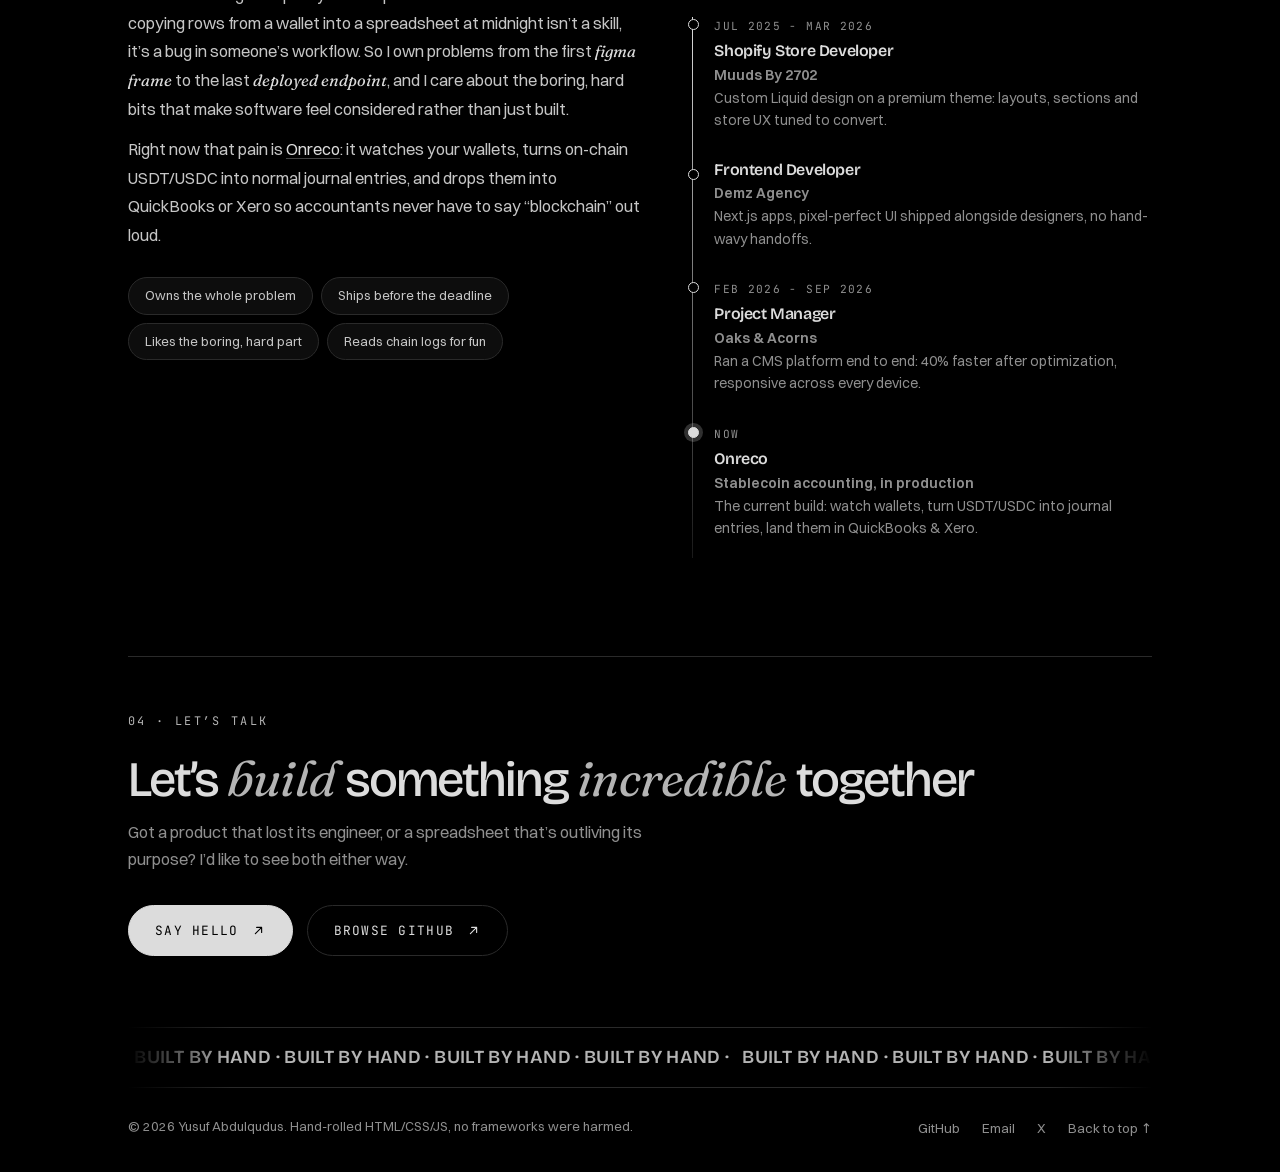
==== commit 8cbc5834: "Perf: self-host fonts locally, drop third-party font providers" ====
--- a/index.html
+++ b/index.html
@@ -25,19 +25,8 @@
 
     <link rel="icon" type="image/svg+xml" href="assets/favicon.svg">
 
-    <link rel="preconnect" href="https://fonts.googleapis.com">
-    <link rel="preconnect" href="https://fonts.gstatic.com" crossorigin>
-    <link rel="preconnect" href="https://api.fontshare.com" crossorigin>
-    <link rel="preconnect" href="https://cdn.fontshare.com" crossorigin>
-    <link rel="preload" as="style" href="https://fonts.googleapis.com/css2?family=Bricolage+Grotesque:opsz,wght@12..96,400..700&family=Fraunces:ital,opsz,wght@1,9..144,400;1,9..144,500;1,9..144,600&family=JetBrains+Mono:wght@400;500;600&display=swap">
-    <link rel="stylesheet" href="https://fonts.googleapis.com/css2?family=Bricolage+Grotesque:opsz,wght@12..96,400..700&family=Fraunces:ital,opsz,wght@1,9..144,400;1,9..144,500;1,9..144,600&family=JetBrains+Mono:wght@400;500;600&display=swap" media="print" onload="this.media='all'">
-    <link rel="preload" as="style" href="https://api.fontshare.com/v2/css?f[]=switzer@400,500,600&display=swap">
-    <link rel="stylesheet" href="https://api.fontshare.com/v2/css?f[]=switzer@400,500,600&display=swap" media="print" onload="this.media='all'">
-    <noscript>
-        <link rel="stylesheet" href="https://fonts.googleapis.com/css2?family=Bricolage+Grotesque:opsz,wght@12..96,400..700&family=Fraunces:ital,opsz,wght@1,9..144,400;1,9..144,500;1,9..144,600&family=JetBrains+Mono:wght@400;500;600&display=swap">
-        <link rel="stylesheet" href="https://api.fontshare.com/v2/css?f[]=switzer@400,500,600&display=swap">
-    </noscript>
-
+    <link rel="preload" href="assets/fonts/bricolage-grotesque-latin.woff2" as="font" type="font/woff2" crossorigin>
+    <link rel="stylesheet" href="css/fonts.css">
     <link rel="stylesheet" href="css/main.css">
 </head>
 <body>
--- a/css/fonts.css
+++ b/css/fonts.css
@@ -0,0 +1,81 @@
+/* Self-hosted fonts (latin subsets). Compiled for local serving. */
+
+@font-face {
+  font-family: 'Bricolage Grotesque';
+  font-style: normal;
+  font-weight: 400 700;
+  font-stretch: 100%;
+  font-display: swap;
+  src: url('../assets/fonts/bricolage-grotesque-latin-ext.woff2') format('woff2');
+  unicode-range: U+0100-02BA, U+02BD-02C5, U+02C7-02CC, U+02CE-02D7, U+02DD-02FF, U+0304, U+0308, U+0329, U+1D00-1DBF, U+1E00-1E9F, U+1EF2-1EFF, U+2020, U+20A0-20AB, U+20AD-20C0, U+2113, U+2C60-2C7F, U+A720-A7FF;
+}
+
+@font-face {
+  font-family: 'Bricolage Grotesque';
+  font-style: normal;
+  font-weight: 400 700;
+  font-stretch: 100%;
+  font-display: swap;
+  src: url('../assets/fonts/bricolage-grotesque-latin.woff2') format('woff2');
+  unicode-range: U+0000-00FF, U+0131, U+0152-0153, U+02BB-02BC, U+02C6, U+02DA, U+02DC, U+0304, U+0308, U+0329, U+2000-206F, U+20AC, U+2122, U+2191, U+2193, U+2212, U+2215, U+FEFF, U+FFFD;
+}
+
+@font-face {
+  font-family: 'Fraunces';
+  font-style: italic;
+  font-weight: 400;
+  font-display: swap;
+  src: url('../assets/fonts/fraunces-latin-ext.woff2') format('woff2');
+  unicode-range: U+0100-02BA, U+02BD-02C5, U+02C7-02CC, U+02CE-02D7, U+02DD-02FF, U+0304, U+0308, U+0329, U+1D00-1DBF, U+1E00-1E9F, U+1EF2-1EFF, U+2020, U+20A0-20AB, U+20AD-20C0, U+2113, U+2C60-2C7F, U+A720-A7FF;
+}
+
+@font-face {
+  font-family: 'Fraunces';
+  font-style: italic;
+  font-weight: 400;
+  font-display: swap;
+  src: url('../assets/fonts/fraunces-latin.woff2') format('woff2');
+  unicode-range: U+0000-00FF, U+0131, U+0152-0153, U+02BB-02BC, U+02C6, U+02DA, U+02DC, U+0304, U+0308, U+0329, U+2000-206F, U+20AC, U+2122, U+2191, U+2193, U+2212, U+2215, U+FEFF, U+FFFD;
+}
+
+@font-face {
+  font-family: 'JetBrains Mono';
+  font-style: normal;
+  font-weight: 400;
+  font-display: swap;
+  src: url('../assets/fonts/jetbrains-mono-latin-ext.woff2') format('woff2');
+  unicode-range: U+0100-02BA, U+02BD-02C5, U+02C7-02CC, U+02CE-02D7, U+02DD-02FF, U+0304, U+0308, U+0329, U+1D00-1DBF, U+1E00-1E9F, U+1EF2-1EFF, U+2020, U+20A0-20AB, U+20AD-20C0, U+2113, U+2C60-2C7F, U+A720-A7FF;
+}
+
+@font-face {
+  font-family: 'JetBrains Mono';
+  font-style: normal;
+  font-weight: 400;
+  font-display: swap;
+  src: url('../assets/fonts/jetbrains-mono-latin.woff2') format('woff2');
+  unicode-range: U+0000-00FF, U+0131, U+0152-0153, U+02BB-02BC, U+02C6, U+02DA, U+02DC, U+0304, U+0308, U+0329, U+2000-206F, U+20AC, U+2122, U+2191, U+2193, U+2212, U+2215, U+FEFF, U+FFFD;
+}
+
+@font-face {
+  font-family: 'Switzer';
+  src: url('../assets/fonts/switzer-400.woff2') format('woff2');
+  font-weight: 400;
+  font-display: swap;
+  font-style: normal;
+}
+
+@font-face {
+  font-family: 'Switzer';
+  src: url('../assets/fonts/switzer-500.woff2') format('woff2');
+  font-weight: 500;
+  font-display: swap;
+  font-style: normal;
+}
+
+@font-face {
+  font-family: 'Switzer';
+  src: url('../assets/fonts/switzer-600.woff2') format('woff2');
+  font-weight: 600;
+  font-display: swap;
+  font-style: normal;
+}
